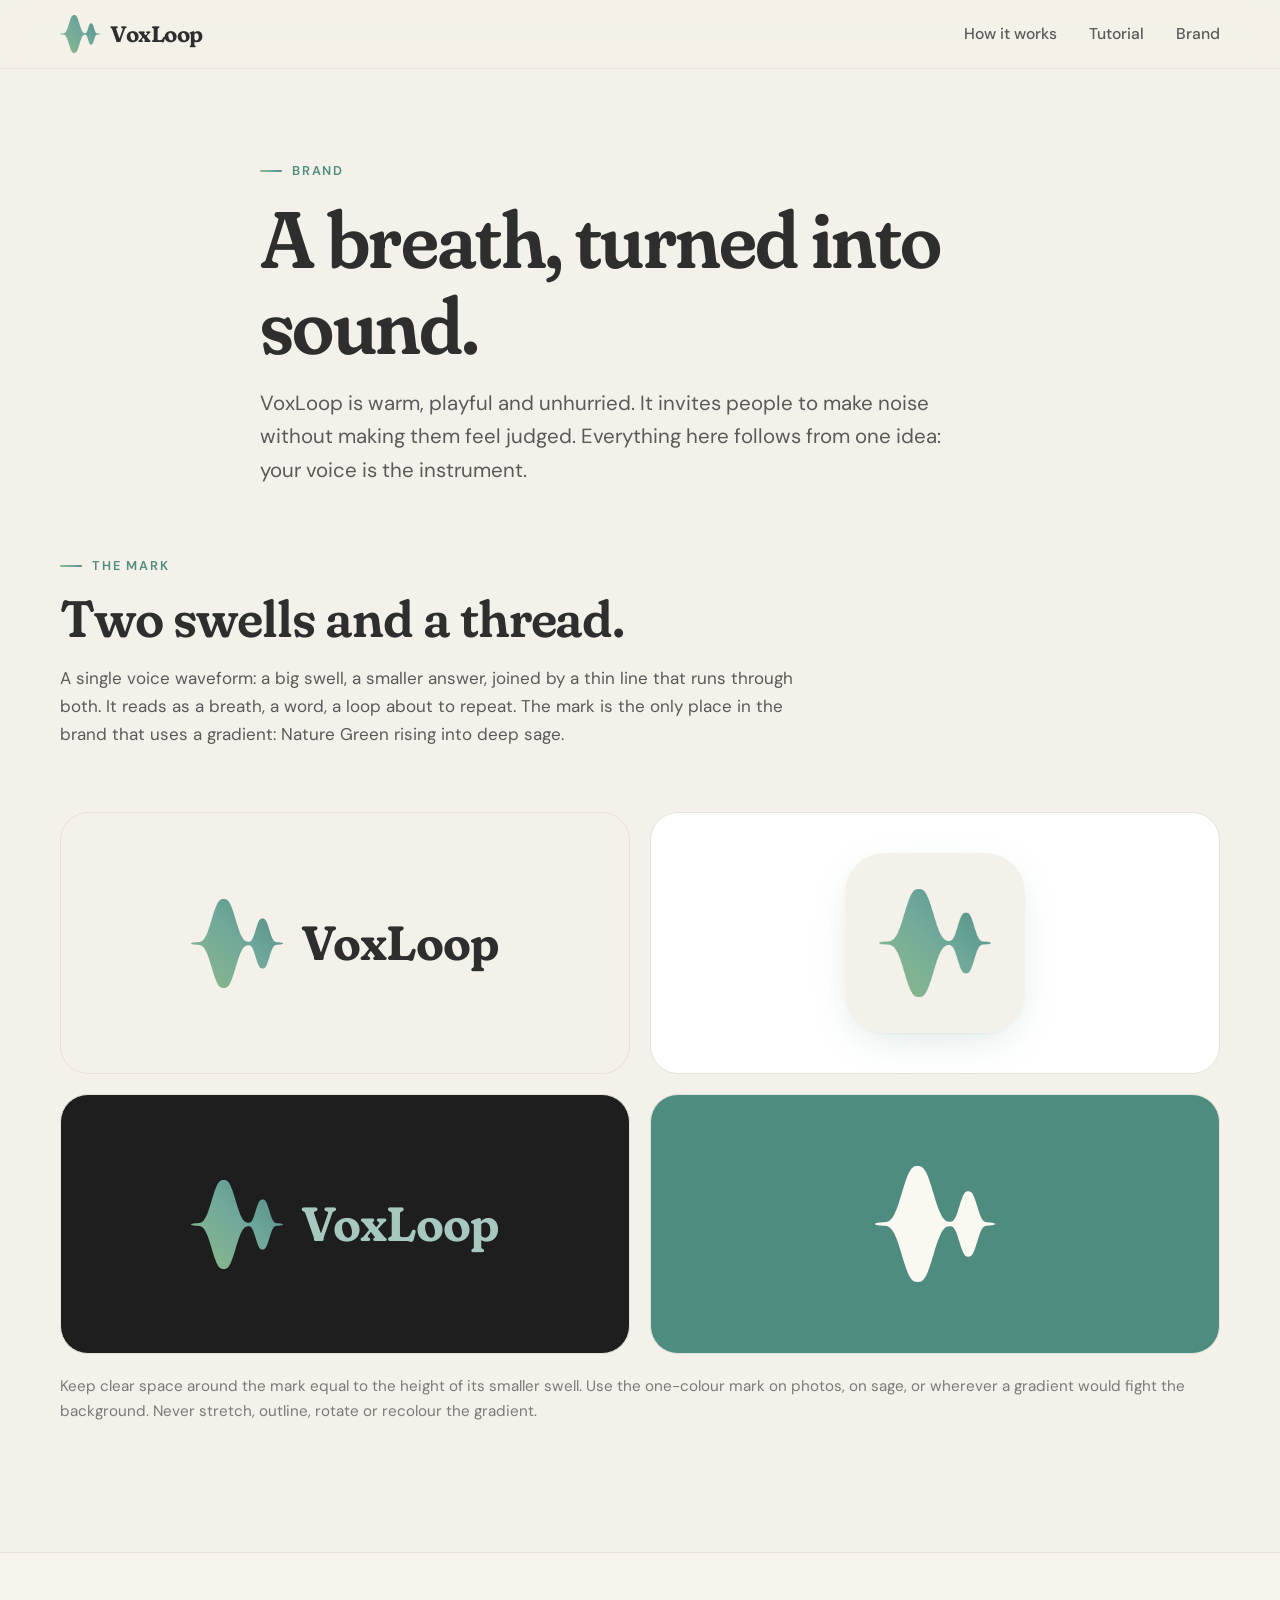
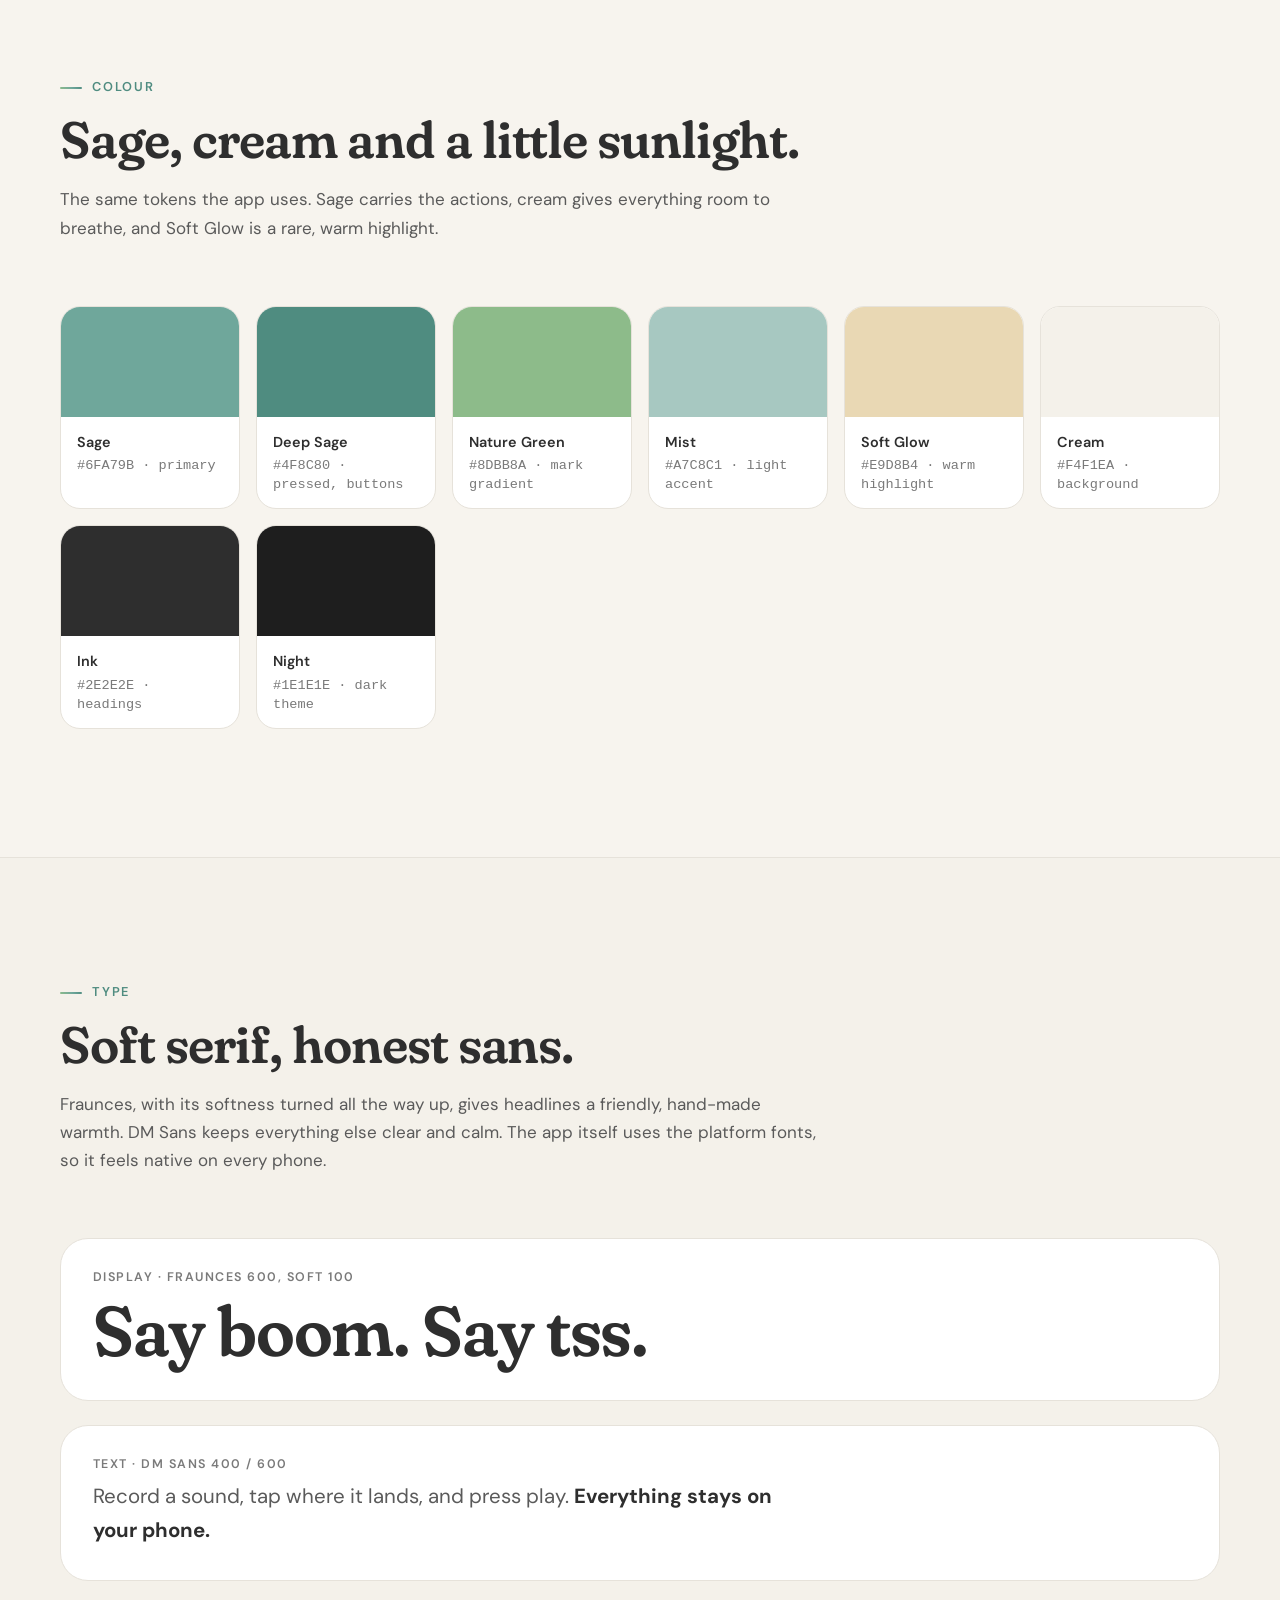
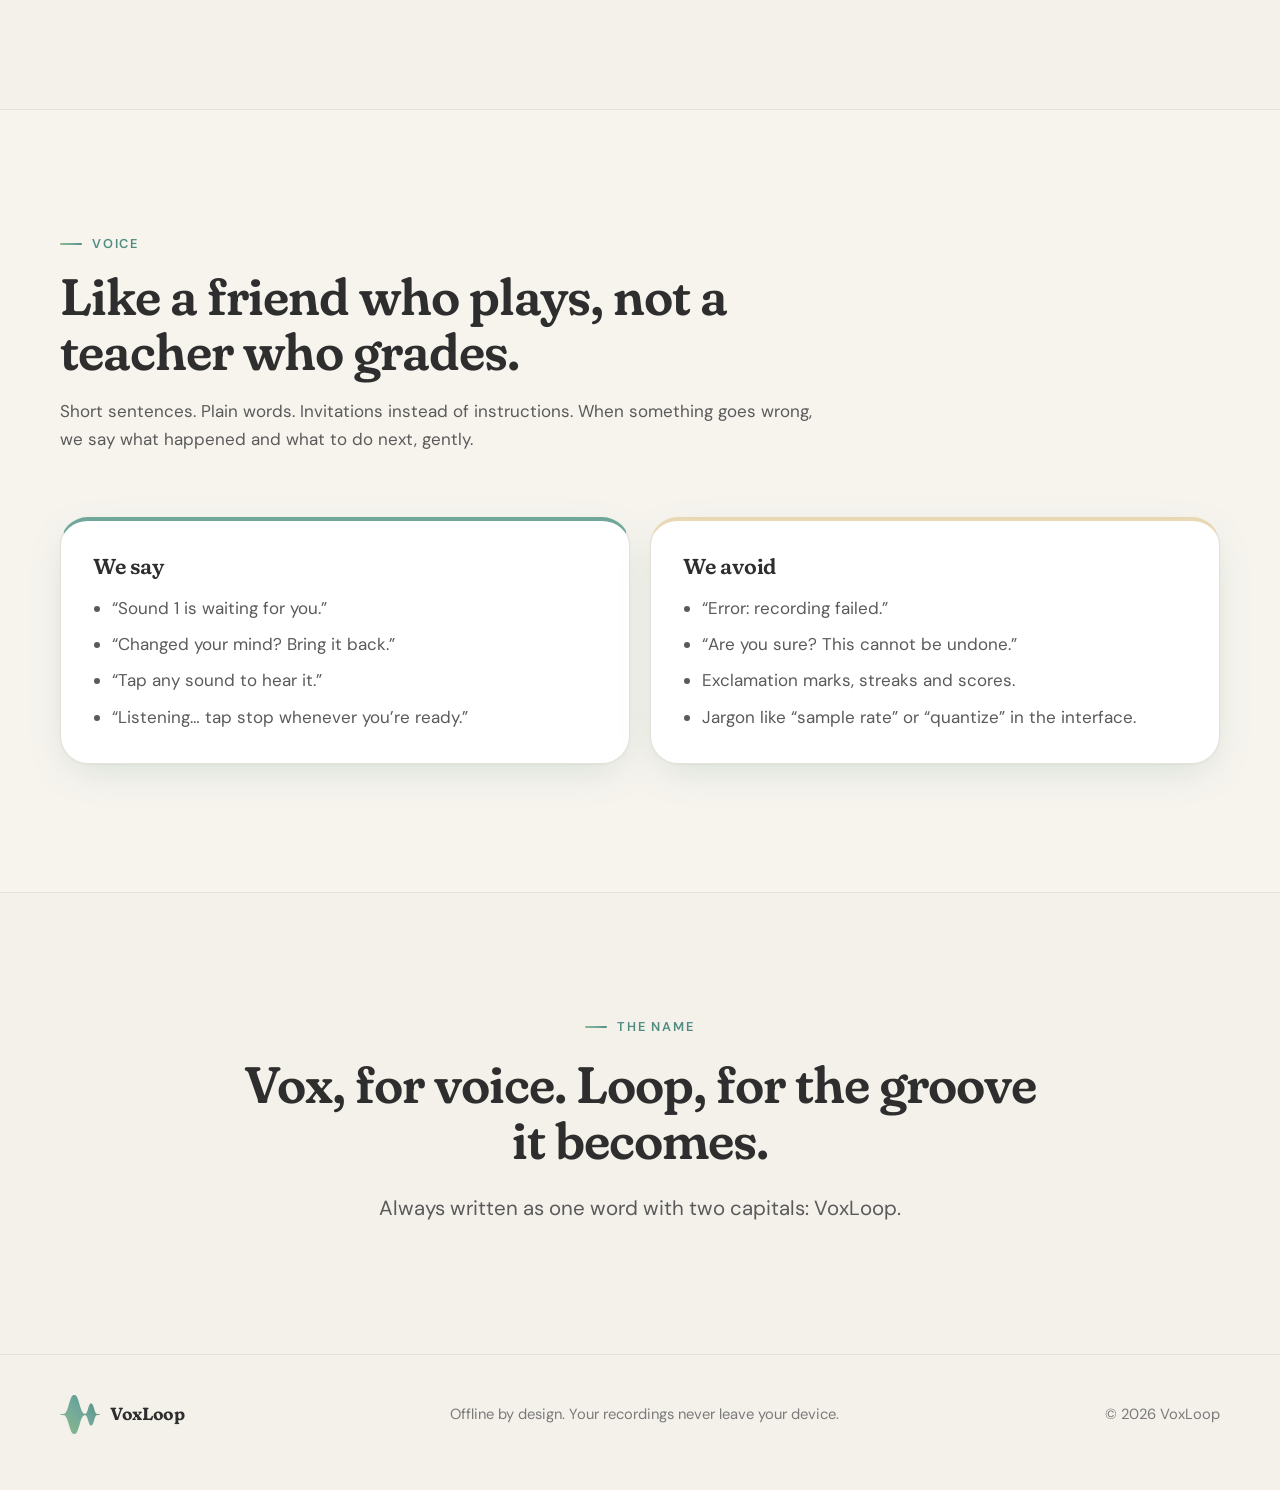
==== brand.html @ 53c03b5e "first commit app website" ====
<!doctype html>
<html lang="en">
<head>
  <meta charset="utf-8">
  <meta name="viewport" content="width=device-width, initial-scale=1">
  <title>VoxLoop Brand</title>
  <meta name="description" content="The VoxLoop brand: mark, wordmark, colors, type and voice.">
  <meta name="theme-color" content="#F4F1EA">
  <link rel="icon" href="assets/favicon.svg" type="image/svg+xml">
  <link rel="preconnect" href="https://fonts.googleapis.com">
  <link rel="preconnect" href="https://fonts.gstatic.com" crossorigin>
  <link href="https://fonts.googleapis.com/css2?family=DM+Sans:opsz,wght@9..40,400;9..40,500;9..40,600;9..40,700&family=Fraunces:opsz,wght,SOFT@9..144,500..700,100&display=swap" rel="stylesheet">
  <link rel="stylesheet" href="assets/styles.css">
</head>
<body>

  <header class="nav">
    <div class="wrap">
      <a class="wordmark" href="index.html" aria-label="VoxLoop home">
        <img src="assets/mark.svg" alt="" width="40" height="39">VoxLoop
      </a>
      <nav class="nav-links" aria-label="Main">
        <a href="index.html#how" class="optional">How it works</a>
        <a href="index.html#tutorial">Tutorial</a>
        <a href="brand.html" aria-current="page" class="optional">Brand</a>
      </nav>
    </div>
  </header>

  <main>
    <section class="brand-hero">
      <div class="wrap section-head" style="margin-bottom:0">
        <span class="eyebrow">Brand</span>
        <h1>A breath, turned into sound.</h1>
        <p class="lede">VoxLoop is warm, playful and unhurried. It invites people to make noise without making them feel judged. Everything here follows from one idea: your voice is the instrument.</p>
      </div>
    </section>

    <!-- Mark -->
    <section style="padding-top:48px" aria-labelledby="mark-title">
      <div class="wrap">
        <div class="section-head">
          <span class="eyebrow">The mark</span>
          <h2 id="mark-title">Two swells and a thread.</h2>
          <p>A single voice waveform: a big swell, a smaller answer, joined by a thin line that runs through both. It reads as a breath, a word, a loop about to repeat. The mark is the only place in the brand that uses a gradient: Nature Green rising into deep sage.</p>
        </div>
        <div class="brand-grid">
          <div class="logo-tile cream"><span class="lockup"><img src="assets/mark.svg" alt="">VoxLoop</span></div>
          <div class="logo-tile white"><img src="assets/app-icon.png" alt="The app icon" style="width:180px;border-radius:40px;box-shadow:var(--shadow)"></div>
          <div class="logo-tile night-tile"><span class="lockup"><img src="assets/mark.svg" alt="">VoxLoop</span></div>
          <div class="logo-tile sage"><img class="mono-mark" src="assets/mark-mono.svg" alt="One-colour mark" style="filter:brightness(0) invert(.95) sepia(.1)"></div>
        </div>
        <p style="margin-top:20px;color:var(--muted);font-size:.95rem">Keep clear space around the mark equal to the height of its smaller swell. Use the one-colour mark on photos, on sage, or wherever a gradient would fight the background. Never stretch, outline, rotate or recolour the gradient.</p>
      </div>
    </section>

    <!-- Colour -->
    <section class="how" aria-labelledby="color-title">
      <div class="wrap">
        <div class="section-head">
          <span class="eyebrow">Colour</span>
          <h2 id="color-title">Sage, cream and a little sunlight.</h2>
          <p>The same tokens the app uses. Sage carries the actions, cream gives everything room to breathe, and Soft Glow is a rare, warm highlight.</p>
        </div>
        <div class="swatches">
          <div class="swatch"><div class="chipcolor" style="background:#6FA79B"></div><div class="meta"><b>Sage</b><code>#6FA79B · primary</code></div></div>
          <div class="swatch"><div class="chipcolor" style="background:#4F8C80"></div><div class="meta"><b>Deep Sage</b><code>#4F8C80 · pressed, buttons</code></div></div>
          <div class="swatch"><div class="chipcolor" style="background:#8DBB8A"></div><div class="meta"><b>Nature Green</b><code>#8DBB8A · mark gradient</code></div></div>
          <div class="swatch"><div class="chipcolor" style="background:#A7C8C1"></div><div class="meta"><b>Mist</b><code>#A7C8C1 · light accent</code></div></div>
          <div class="swatch"><div class="chipcolor" style="background:#E9D8B4"></div><div class="meta"><b>Soft Glow</b><code>#E9D8B4 · warm highlight</code></div></div>
          <div class="swatch"><div class="chipcolor" style="background:#F4F1EA"></div><div class="meta"><b>Cream</b><code>#F4F1EA · background</code></div></div>
          <div class="swatch"><div class="chipcolor" style="background:#2E2E2E"></div><div class="meta"><b>Ink</b><code>#2E2E2E · headings</code></div></div>
          <div class="swatch"><div class="chipcolor" style="background:#1E1E1E"></div><div class="meta"><b>Night</b><code>#1E1E1E · dark theme</code></div></div>
        </div>
      </div>
    </section>

    <!-- Type -->
    <section aria-labelledby="type-title">
      <div class="wrap">
        <div class="section-head">
          <span class="eyebrow">Type</span>
          <h2 id="type-title">Soft serif, honest sans.</h2>
          <p>Fraunces, with its softness turned all the way up, gives headlines a friendly, hand-made warmth. DM Sans keeps everything else clear and calm. The app itself uses the platform fonts, so it feels native on every phone.</p>
        </div>
        <div class="type-specimen">
          <div class="specimen">
            <span class="label">Display · Fraunces 600, SOFT 100</span>
            <span style="font:600 clamp(2.4rem,6vw,4.4rem)/1.05 var(--display);font-variation-settings:'SOFT' 100;color:var(--text);letter-spacing:-.02em">Say boom. Say tss.</span>
          </div>
          <div class="specimen">
            <span class="label">Text · DM Sans 400 / 600</span>
            <p class="lede" style="color:var(--text-body)">Record a sound, tap where it lands, and press play. <strong style="color:var(--text)">Everything stays on your phone.</strong></p>
          </div>
        </div>
      </div>
    </section>

    <!-- Voice -->
    <section class="how" aria-labelledby="voice-title">
      <div class="wrap">
        <div class="section-head">
          <span class="eyebrow">Voice</span>
          <h2 id="voice-title">Like a friend who plays, not a teacher who grades.</h2>
          <p>Short sentences. Plain words. Invitations instead of instructions. When something goes wrong, we say what happened and what to do next, gently.</p>
        </div>
        <div class="voice">
          <article class="card say">
            <h3>We say</h3>
            <ul>
              <li>“Sound 1 is waiting for you.”</li>
              <li>“Changed your mind? Bring it back.”</li>
              <li>“Tap any sound to hear it.”</li>
              <li>“Listening… tap stop whenever you’re ready.”</li>
            </ul>
          </article>
          <article class="card avoid">
            <h3>We avoid</h3>
            <ul>
              <li>“Error: recording failed.”</li>
              <li>“Are you sure? This cannot be undone.”</li>
              <li>Exclamation marks, streaks and scores.</li>
              <li>Jargon like “sample rate” or “quantize” in the interface.</li>
            </ul>
          </article>
        </div>
      </div>
    </section>

    <section class="promise" aria-labelledby="name-title">
      <div class="wrap">
        <span class="eyebrow">The name</span>
        <h2 id="name-title">Vox, for voice. Loop, for the groove it becomes.</h2>
        <p class="lede">Always written as one word with two capitals: VoxLoop.</p>
      </div>
    </section>
  </main>

  <footer>
    <div class="wrap">
      <a class="wordmark" href="index.html" style="font-size:1.1rem"><img src="assets/mark.svg" alt="" width="30" height="29">VoxLoop</a>
      <span>Offline by design. Your recordings never leave your device.</span>
      <span>© 2026 VoxLoop</span>
    </div>
  </footer>

</body>
</html>
---- assets/styles.css ----
/* VoxLoop site. Colors are the app's own AppTheme tokens; see brand.html. */

:root {
  --cream: #F4F1EA;
  --surface: #FFFFFF;
  --soft-surface: #F7F4EE;
  --subtle: #EFECE6;
  --border: #E6E2DA;
  --sage: #6FA79B;
  --sage-hover: #5E9488;
  --sage-deep: #4F8C80;
  --sage-light: #A7C8C1;
  --nature: #8DBB8A;
  --glow: #E9D8B4;
  --ink: #2E2E2E;
  --body: #5A5A5A;
  --muted: #7A7A7A;
  --night: #1E1E1E;

  --bg: var(--cream);
  --card: var(--surface);
  --text: var(--ink);
  --text-body: var(--body);
  --line: var(--border);
  --accent-ink: var(--sage-deep);

  --display: "Fraunces", Georgia, "Times New Roman", serif;
  --sans: "DM Sans", system-ui, -apple-system, "Segoe UI", sans-serif;

  --radius: 28px;
  --shadow: 0 1px 2px rgba(46, 46, 46, .04), 0 12px 40px -12px rgba(79, 140, 128, .25);
  --gradient: linear-gradient(45deg, var(--nature) 0%, var(--sage) 55%, var(--sage-deep) 100%);
  --gutter: clamp(16px, 5vw, 48px);
}

@media (prefers-color-scheme: dark) {
  :root:not([data-theme="light"]) {
    --bg: #171817;
    --card: #222423;
    --soft-surface: #1C1E1D;
    --subtle: #2A2D2B;
    --text: #F2EFE8;
    --text-body: #C9C6BF;
    --muted: #A3A09A;
    --line: #333634;
    --accent-ink: #A7C8C1;
    --shadow: 0 1px 2px rgba(0, 0, 0, .3), 0 16px 40px -16px rgba(0, 0, 0, .6);
  }
}

*, *::before, *::after { box-sizing: border-box; }

html { scroll-behavior: smooth; }

/* Anchored sections land below the sticky nav. */
[id] { scroll-margin-top: 88px; }

body {
  margin: 0;
  background: var(--bg);
  color: var(--text-body);
  font: 400 1.0625rem/1.65 var(--sans);
  -webkit-font-smoothing: antialiased;
  overflow-x: hidden;
}

img { max-width: 100%; height: auto; display: block; }

a { color: var(--accent-ink); text-underline-offset: 3px; }

h1, h2, h3 {
  font-family: var(--display);
  font-variation-settings: "SOFT" 100;
  color: var(--text);
  font-weight: 600;
  letter-spacing: -0.02em;
  line-height: 1.08;
  margin: 0;
}

h1 { font-size: clamp(2.6rem, 6.4vw, 5rem); }
h2 { font-size: clamp(2rem, 4.2vw, 3.2rem); }
h3 { font-size: 1.35rem; letter-spacing: -0.01em; line-height: 1.25; }

p { margin: 0; }

.wrap { width: min(1160px, 100% - 2 * var(--gutter)); margin-inline: auto; }

.eyebrow {
  display: inline-flex;
  align-items: center;
  gap: 10px;
  font: 600 .8rem/1 var(--sans);
  letter-spacing: .14em;
  text-transform: uppercase;
  color: var(--accent-ink);
}

.eyebrow::before {
  content: "";
  width: 22px;
  height: 2px;
  border-radius: 2px;
  background: var(--gradient);
}

.lede { font-size: clamp(1.1rem, 1.6vw, 1.3rem); max-width: 34em; }

/* --- Nav --------------------------------------------------------------- */

.nav {
  position: sticky;
  top: 0;
  z-index: 10;
  backdrop-filter: saturate(1.4) blur(14px);
  -webkit-backdrop-filter: saturate(1.4) blur(14px);
  background: color-mix(in srgb, var(--bg) 82%, transparent);
  border-bottom: 1px solid color-mix(in srgb, var(--line) 70%, transparent);
}

.nav .wrap { display: flex; align-items: center; justify-content: space-between; height: 68px; gap: 16px; }

.wordmark {
  display: inline-flex;
  align-items: center;
  gap: 10px;
  text-decoration: none;
  color: var(--text);
  font: 650 1.4rem/1 var(--display);
  font-variation-settings: "SOFT" 100;
  letter-spacing: -0.02em;
}

.wordmark img { width: 40px; height: auto; }

.nav-links { display: flex; gap: clamp(12px, 3vw, 32px); }

.nav-links a {
  color: var(--text-body);
  text-decoration: none;
  font-weight: 500;
  font-size: .98rem;
}

.nav-links a:hover { color: var(--text); }

@media (max-width: 560px) {
  .nav-links a.optional { display: none; }
}

/* --- Buttons ----------------------------------------------------------- */

.actions { display: flex; flex-wrap: wrap; gap: 12px; align-items: center; }

.pill {
  display: inline-flex;
  align-items: center;
  gap: 10px;
  min-height: 52px;
  padding: 0 24px;
  border-radius: 999px;
  font: 600 1rem/1 var(--sans);
  text-decoration: none;
}

.pill-primary { background: var(--sage-deep); color: #fff; box-shadow: 0 10px 24px -10px rgba(79, 140, 128, .7); }
.pill-primary:hover { background: #467E73; }

.pill-ghost { color: var(--text); border: 1.5px solid var(--line); background: color-mix(in srgb, var(--card) 60%, transparent); }
.pill-ghost:hover { border-color: var(--sage); }

.dot { width: 8px; height: 8px; border-radius: 50%; background: var(--glow); box-shadow: 0 0 0 4px rgba(233, 216, 180, .35); }

/* --- Hero -------------------------------------------------------------- */

.hero { position: relative; padding: clamp(48px, 9vw, 110px) 0 clamp(56px, 8vw, 96px); }

.hero .wrap { display: grid; grid-template-columns: minmax(0, 1.1fr) minmax(0, .9fr); gap: clamp(32px, 6vw, 80px); align-items: center; }

.hero h1 span { background: var(--gradient); -webkit-background-clip: text; background-clip: text; color: transparent; }

.hero-copy { display: grid; gap: 28px; justify-items: start; }

.hero-note { font-size: .92rem; color: var(--muted); }

.hero-wave {
  position: absolute;
  inset: auto -10% -6% auto;
  width: min(820px, 90vw);
  opacity: .09;
  z-index: -1;
  pointer-events: none;
}

.stage { position: relative; display: grid; place-items: center; min-height: 560px; }

.stage .glow {
  position: absolute;
  width: 78%;
  aspect-ratio: 1;
  border-radius: 50%;
  background: radial-gradient(circle, rgba(233, 216, 180, .75), rgba(167, 200, 193, .35) 45%, transparent 70%);
  filter: blur(8px);
}

.phone {
  position: relative;
  width: min(300px, 70vw);
  padding: 10px;
  border-radius: 46px;
  background: #1D1F1E;
  box-shadow: 0 40px 80px -30px rgba(46, 46, 46, .45), inset 0 0 0 1.5px #3A3D3B;
}

.phone img { border-radius: 37px; }

.phone.back {
  position: absolute;
  width: min(250px, 58vw);
  transform: translate(46%, 10%) rotate(7deg);
  opacity: .96;
}

.phone.front { transform: translate(-14%, -2%) rotate(-3deg); }

.breathe { animation: breathe 6s ease-in-out infinite; }

@keyframes breathe {
  0%, 100% { transform: scale(1); }
  50% { transform: scale(1.035); }
}

@media (prefers-reduced-motion: reduce) {
  .breathe { animation: none; }
  html { scroll-behavior: auto; }
}

@media (max-width: 880px) {
  .hero .wrap { grid-template-columns: minmax(0, 1fr); }
  .stage { min-height: 480px; }
  .phone.front { transform: translate(-12%, 0) rotate(-3deg); }
  .phone.back { transform: translate(38%, 10%) rotate(7deg); }
}

/* --- Sound chips ribbon ------------------------------------------------ */

.ribbon { border-block: 1px solid var(--line); background: var(--soft-surface); overflow: hidden; }

.ribbon-track {
  display: flex;
  gap: 14px;
  padding: 18px 0;
  width: max-content;
  animation: slide 38s linear infinite;
}

.ribbon:hover .ribbon-track { animation-play-state: paused; }

@keyframes slide { to { transform: translateX(-50%); } }

@media (prefers-reduced-motion: reduce) { .ribbon-track { animation: none; } }

.chip {
  display: inline-flex;
  align-items: center;
  gap: 10px;
  padding: 10px 18px;
  border-radius: 16px;
  border: 1px solid var(--line);
  background: var(--card);
  font: 500 1rem/1 var(--sans);
  color: var(--text);
  white-space: nowrap;
}

.chip b { font: 600 .8rem/1 var(--sans); color: var(--accent-ink); }

/* --- Sections ---------------------------------------------------------- */

section { padding: clamp(72px, 10vw, 128px) 0; }

.section-head { display: grid; gap: 18px; max-width: 760px; margin-bottom: clamp(40px, 6vw, 64px); }

.cards { display: grid; grid-template-columns: repeat(3, minmax(0, 1fr)); gap: 20px; }

@media (max-width: 880px) { .cards { grid-template-columns: 1fr; } }

.card {
  background: var(--card);
  border: 1px solid var(--line);
  border-radius: var(--radius);
  padding: 32px;
  display: grid;
  gap: 14px;
  align-content: start;
  box-shadow: var(--shadow);
}

.icon-bubble {
  width: 52px;
  height: 52px;
  border-radius: 16px;
  display: grid;
  place-items: center;
  background: color-mix(in srgb, var(--sage-light) 35%, var(--card));
  color: var(--sage-deep);
}

.icon-bubble svg { width: 26px; height: 26px; }

/* --- How it works ------------------------------------------------------ */

.how { background: var(--soft-surface); border-block: 1px solid var(--line); }

.flow { display: grid; grid-template-columns: repeat(3, minmax(0, 1fr)); gap: 20px; position: relative; counter-reset: flow; }

.flow-step {
  position: relative;
  padding: 36px 32px 32px;
  border-radius: var(--radius);
  background: var(--card);
  border: 1px solid var(--line);
  display: grid;
  gap: 12px;
  align-content: start;
}

.flow-step::before {
  counter-increment: flow;
  content: counter(flow, decimal-leading-zero);
  font: 600 .85rem/1 var(--sans);
  letter-spacing: .1em;
  color: var(--accent-ink);
}

.flow-step .big {
  font: 600 2.4rem/1 var(--display);
  font-variation-settings: "SOFT" 100;
  color: var(--text);
}

.loop-note {
  margin-top: 28px;
  display: flex;
  align-items: center;
  gap: 14px;
  color: var(--muted);
  font-size: .98rem;
}

.loop-note svg { width: 34px; height: 34px; color: var(--sage); flex: none; }

@media (max-width: 880px) { .flow { grid-template-columns: 1fr; } }

/* --- Tutorial ---------------------------------------------------------- */

.steps { display: grid; gap: clamp(56px, 8vw, 96px); }

.step { display: grid; grid-template-columns: minmax(0, 1fr) minmax(0, 1fr); gap: clamp(32px, 6vw, 88px); align-items: center; }

.step:nth-child(even) .step-shot { order: -1; }

.step-copy { display: grid; gap: 16px; max-width: 30em; }

.step-num {
  width: 44px;
  height: 44px;
  border-radius: 14px;
  display: grid;
  place-items: center;
  background: var(--gradient);
  color: #fff;
  font: 700 1rem/1 var(--sans);
}

.step-shot { display: grid; place-items: center; position: relative; }

.step-shot::before {
  content: "";
  position: absolute;
  width: 80%;
  aspect-ratio: 1;
  border-radius: 50%;
  background: radial-gradient(circle, rgba(167, 200, 193, .45), transparent 65%);
}

.step-shot .phone { width: min(270px, 66vw); }

.tip {
  display: flex;
  gap: 10px;
  padding: 14px 16px;
  border-radius: 16px;
  background: color-mix(in srgb, var(--glow) 35%, var(--card));
  border: 1px solid color-mix(in srgb, var(--glow) 70%, var(--line));
  color: var(--text-body);
  font-size: .95rem;
}

.tip strong { color: var(--text); }

@media (max-width: 880px) {
  .step { grid-template-columns: minmax(0, 1fr); }
  .step:nth-child(even) .step-shot { order: 0; }
}

/* --- Night ------------------------------------------------------------- */

.night {
  background: var(--night);
  color: #C9C6BF;
  border-radius: clamp(28px, 4vw, 48px);
  margin-inline: var(--gutter);
  padding: clamp(56px, 8vw, 96px) 0;
  overflow: hidden;
  position: relative;
}

.night h2 { color: #F2EFE8; }
.night .eyebrow { color: var(--sage-light); }

.night .wrap { display: grid; grid-template-columns: minmax(0, 1fr) auto; gap: clamp(32px, 6vw, 80px); align-items: center; }

.night .phone { width: min(260px, 64vw); box-shadow: 0 40px 80px -20px rgba(0, 0, 0, .7), inset 0 0 0 1.5px #3A3D3B; }

.night-wave { position: absolute; right: -6%; bottom: -18%; width: 60%; opacity: .12; }

@media (max-width: 880px) { .night .wrap { grid-template-columns: minmax(0, 1fr); justify-items: center; } }

/* --- Promise + CTA ----------------------------------------------------- */

.promise { text-align: center; }

.promise .wrap { display: grid; justify-items: center; gap: 24px; }

.promise img.app-icon { width: 112px; border-radius: 26px; box-shadow: var(--shadow); }

.promise h2 { max-width: 16em; }

/* --- Footer ------------------------------------------------------------ */

footer { border-top: 1px solid var(--line); padding: 40px 0 56px; font-size: .92rem; color: var(--muted); }

footer .wrap { display: flex; flex-wrap: wrap; justify-content: space-between; gap: 16px; align-items: center; }

footer a { color: var(--muted); }

/* --- Brand page -------------------------------------------------------- */

.brand-hero { padding: clamp(56px, 8vw, 96px) 0 24px; }

.brand-grid { display: grid; grid-template-columns: repeat(2, 1fr); gap: 20px; }

@media (max-width: 880px) { .brand-grid { grid-template-columns: 1fr; } }

.logo-tile {
  border-radius: var(--radius);
  border: 1px solid var(--line);
  min-height: 260px;
  display: grid;
  place-items: center;
  padding: clamp(24px, 5vw, 40px);
}

.logo-tile.cream { background: #F4F1EA; }
.logo-tile.night-tile { background: #1E1E1E; color: #A7C8C1; }
.logo-tile.sage { background: #4F8C80; color: #F4F1EA; }
.logo-tile.white { background: #fff; }

.lockup { display: inline-flex; align-items: center; gap: clamp(10px, 2.5vw, 18px); font: 650 clamp(1.9rem, 7vw, 3rem)/1 var(--display); font-variation-settings: "SOFT" 100; letter-spacing: -0.02em; color: #2E2E2E; }
.lockup img { width: clamp(56px, 14vw, 92px); }
.night-tile .lockup, .sage .lockup { color: inherit; }
.mono-mark { width: 120px; height: auto; }

.swatches { display: grid; grid-template-columns: repeat(auto-fill, minmax(180px, 1fr)); gap: 16px; }

.swatch { border-radius: 20px; overflow: hidden; border: 1px solid var(--line); background: var(--card); }

.swatch .chipcolor { height: 110px; }

.swatch div.meta { padding: 14px 16px; display: grid; gap: 2px; font-size: .9rem; }

.swatch b { color: var(--text); font-weight: 600; }

.swatch code { font: 500 .85rem/1.4 ui-monospace, "SF Mono", Menlo, monospace; color: var(--muted); }

.type-specimen { display: grid; gap: 24px; }

.specimen { border-radius: var(--radius); border: 1px solid var(--line); background: var(--card); padding: 32px; display: grid; gap: 10px; }

.specimen .label { font: 600 .78rem/1 var(--sans); letter-spacing: .12em; text-transform: uppercase; color: var(--muted); }

.voice { display: grid; grid-template-columns: repeat(2, 1fr); gap: 20px; }

@media (max-width: 880px) { .voice { grid-template-columns: 1fr; } }

.voice .card ul { margin: 0; padding-left: 1.1em; display: grid; gap: 8px; }

.say { border-top: 4px solid var(--sage); }
.avoid { border-top: 4px solid var(--glow); }
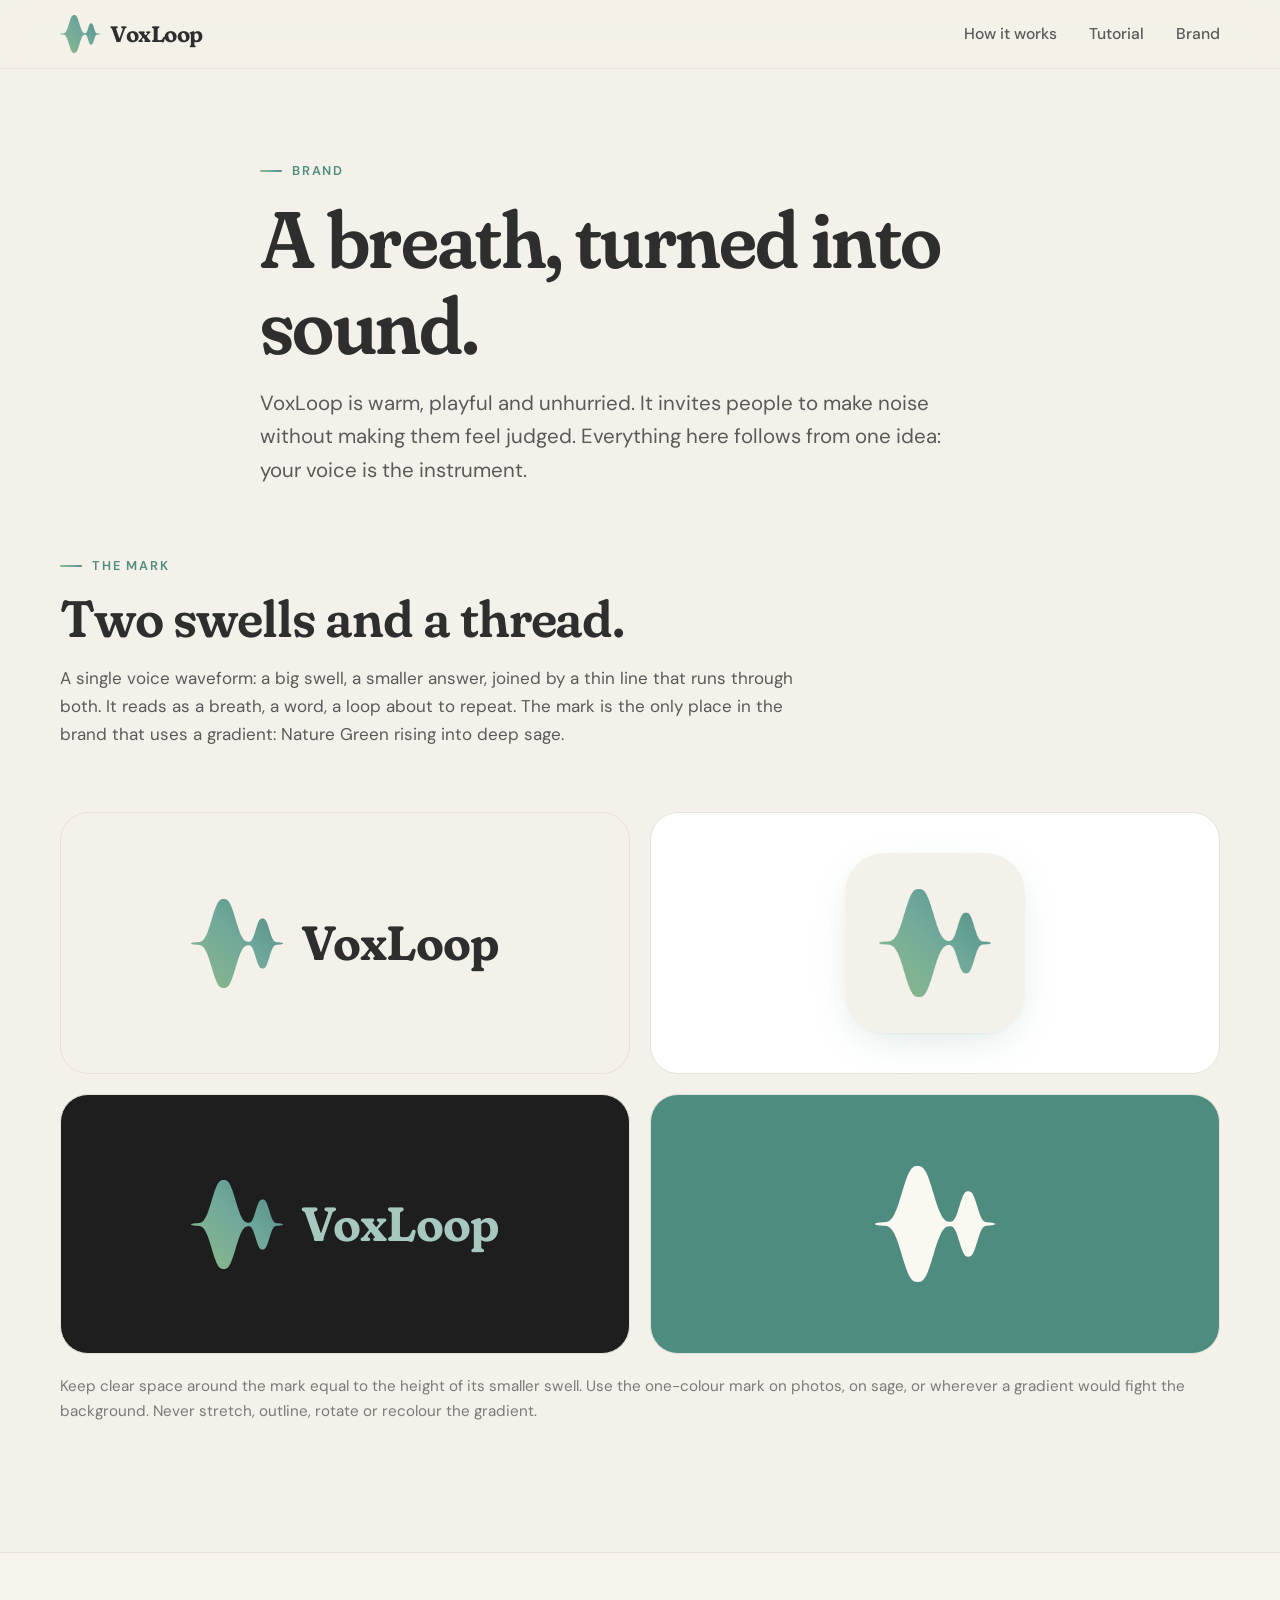
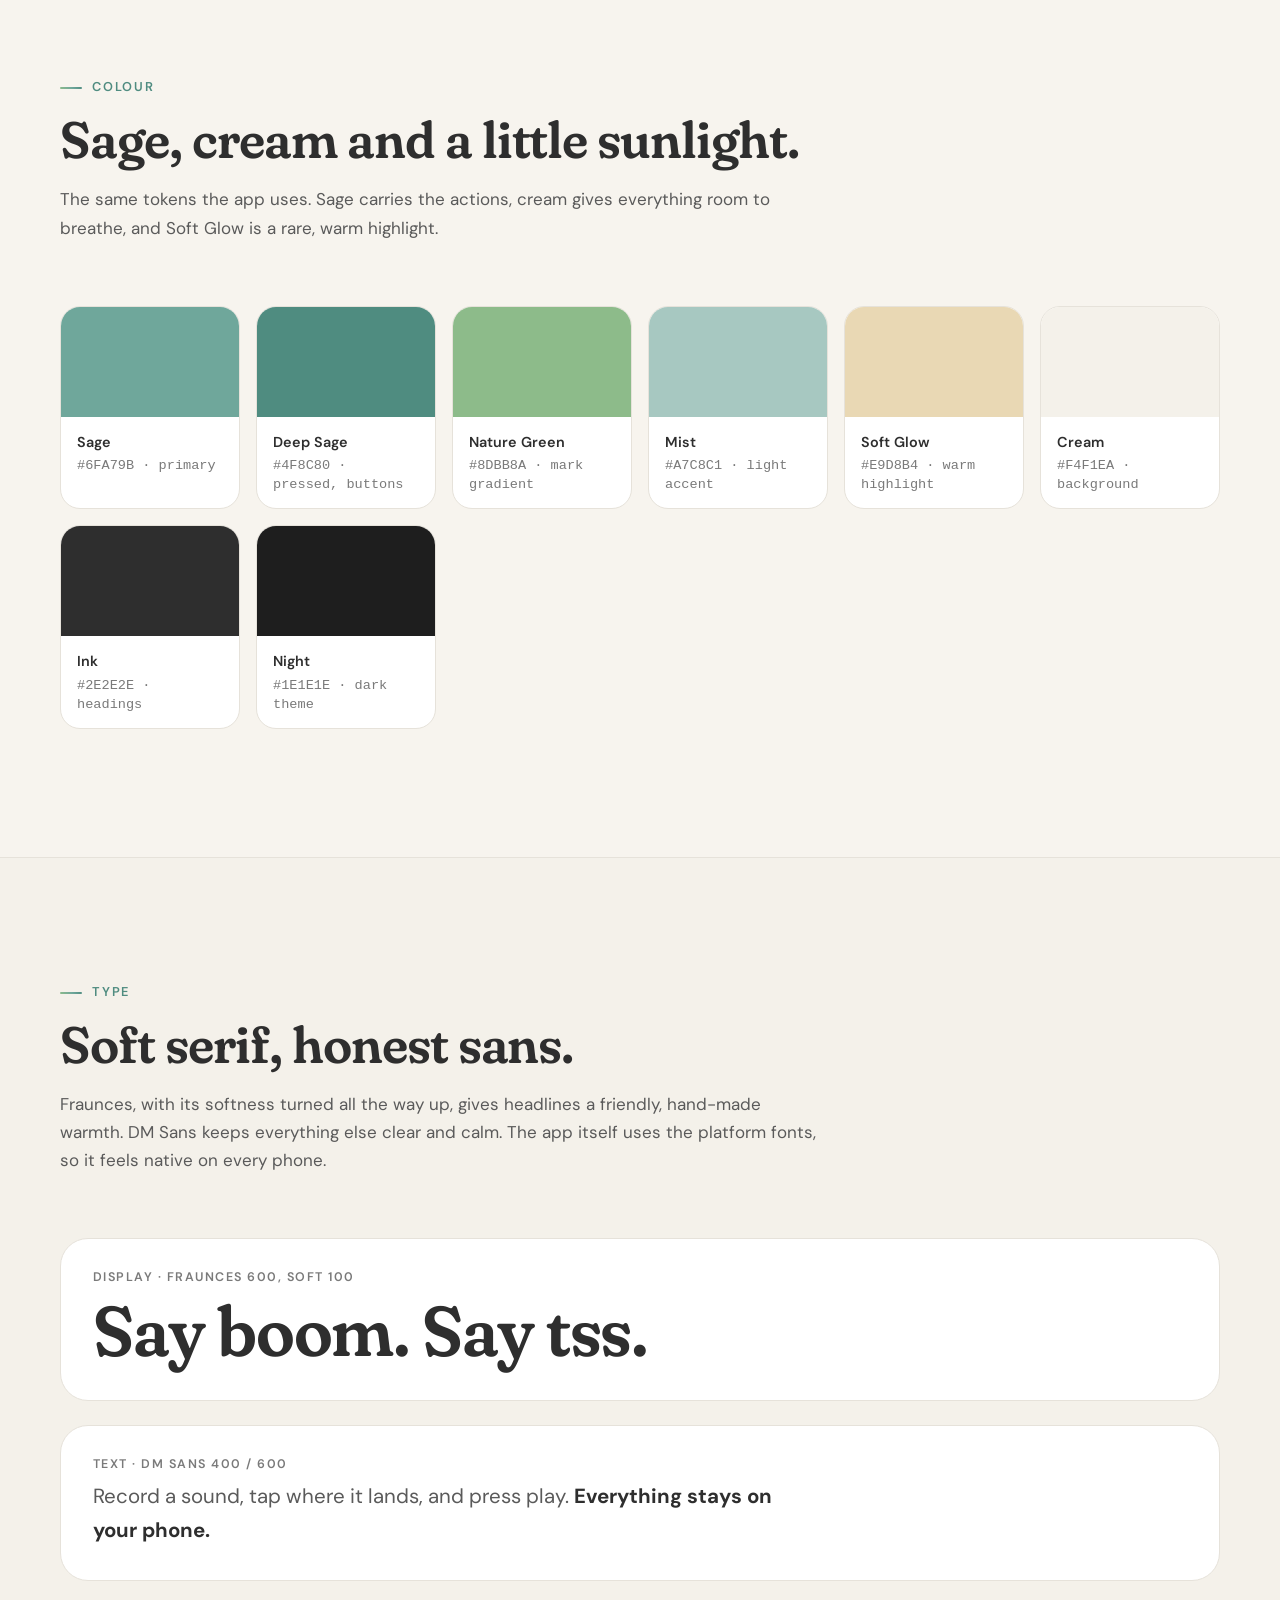
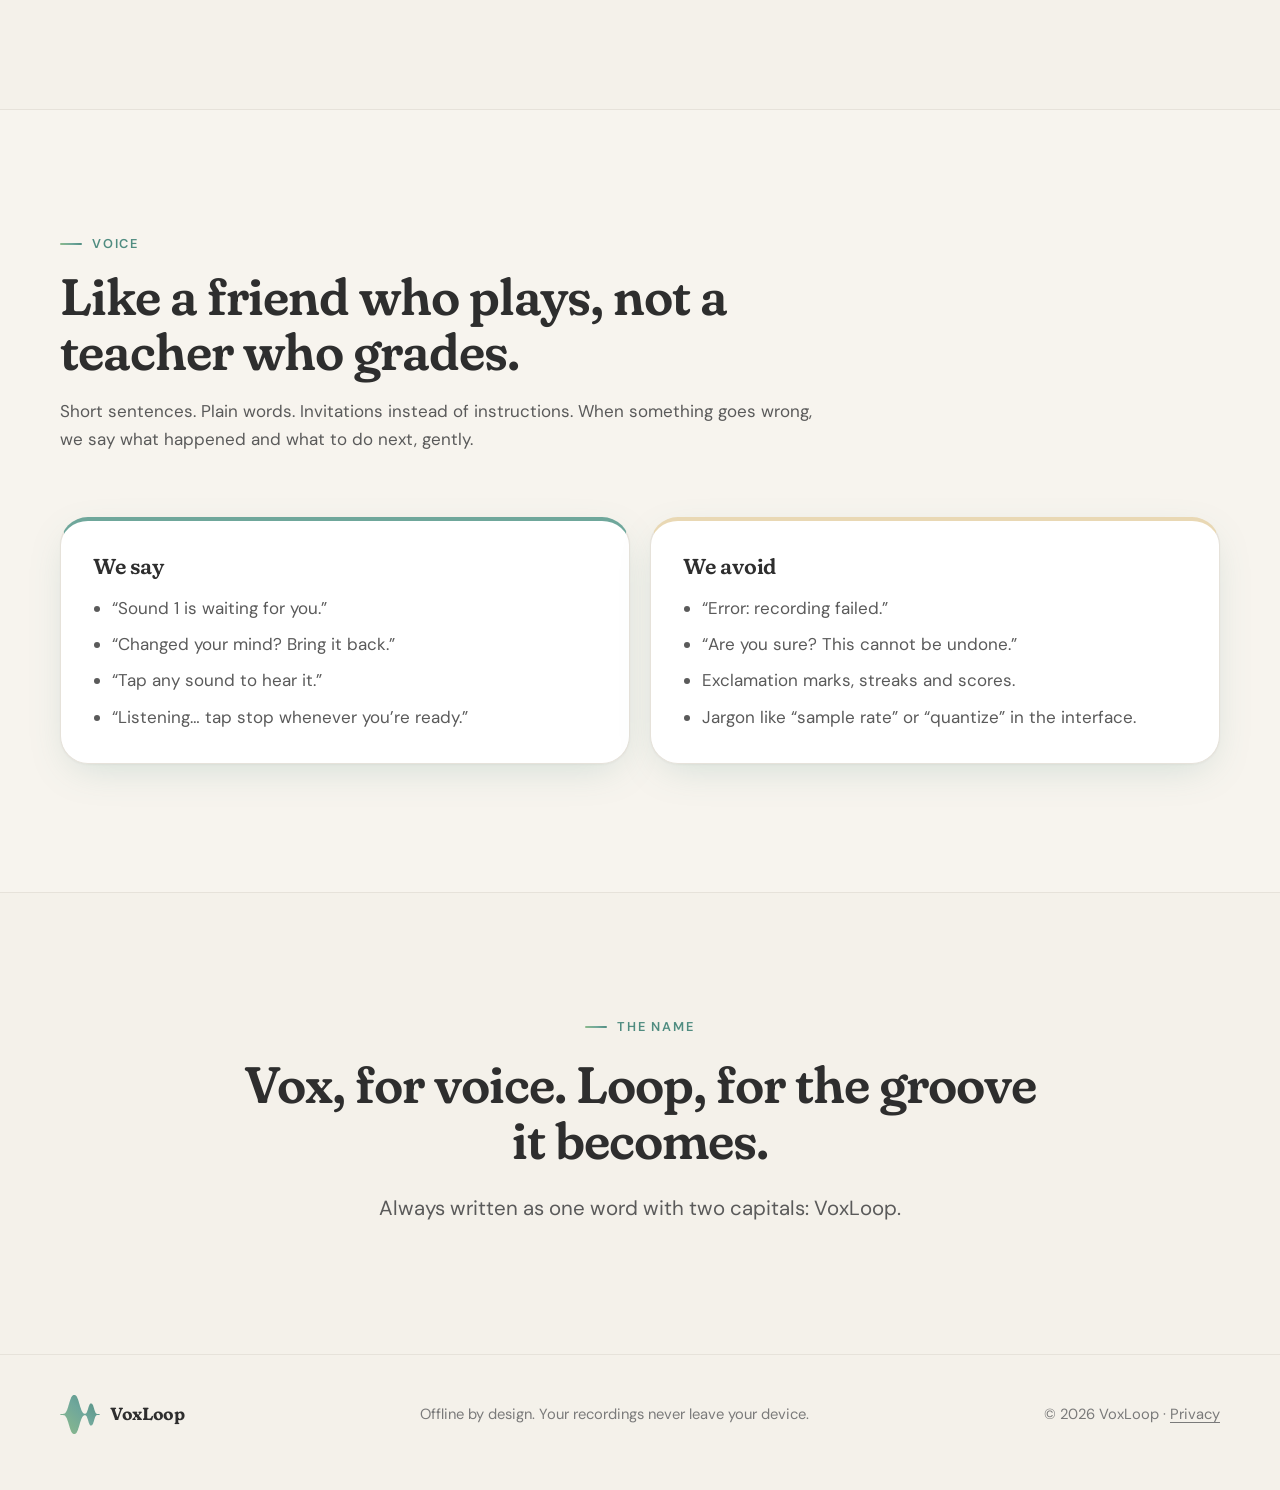
==== commit 386277db: "add privacy policy" ====
--- a/brand.html
+++ b/brand.html
@@ -140,7 +140,7 @@
     <div class="wrap">
       <a class="wordmark" href="index.html" style="font-size:1.1rem"><img src="assets/mark.svg" alt="" width="30" height="29">VoxLoop</a>
       <span>Offline by design. Your recordings never leave your device.</span>
-      <span>© 2026 VoxLoop</span>
+      <span>© 2026 VoxLoop · <a href="privacy.html">Privacy</a></span>
     </div>
   </footer>
 
--- a/assets/styles.css
+++ b/assets/styles.css
@@ -498,3 +498,16 @@
 
 .say { border-top: 4px solid var(--sage); }
 .avoid { border-top: 4px solid var(--glow); }
+
+/* ---------- Privacy ---------- */
+
+.legal-section { padding-top: 40px; }
+
+.legal { max-width: 760px; margin-inline: auto; display: grid; gap: 16px; color: var(--text-body); }
+.legal h2 { font-size: clamp(1.5rem, 2.6vw, 1.9rem); margin-top: 32px; }
+.legal h3 { font-size: 1.15rem; margin-top: 8px; }
+.legal strong { color: var(--text); }
+
+.legal-summary { border-radius: var(--radius); border: 1px solid var(--line); border-top: 4px solid var(--sage); background: var(--card); padding: 28px 32px; display: grid; gap: 12px; }
+.legal-summary h2 { margin-top: 0; font-size: 1.35rem; }
+.legal-summary ul { margin: 0; padding-left: 1.1em; display: grid; gap: 8px; }
